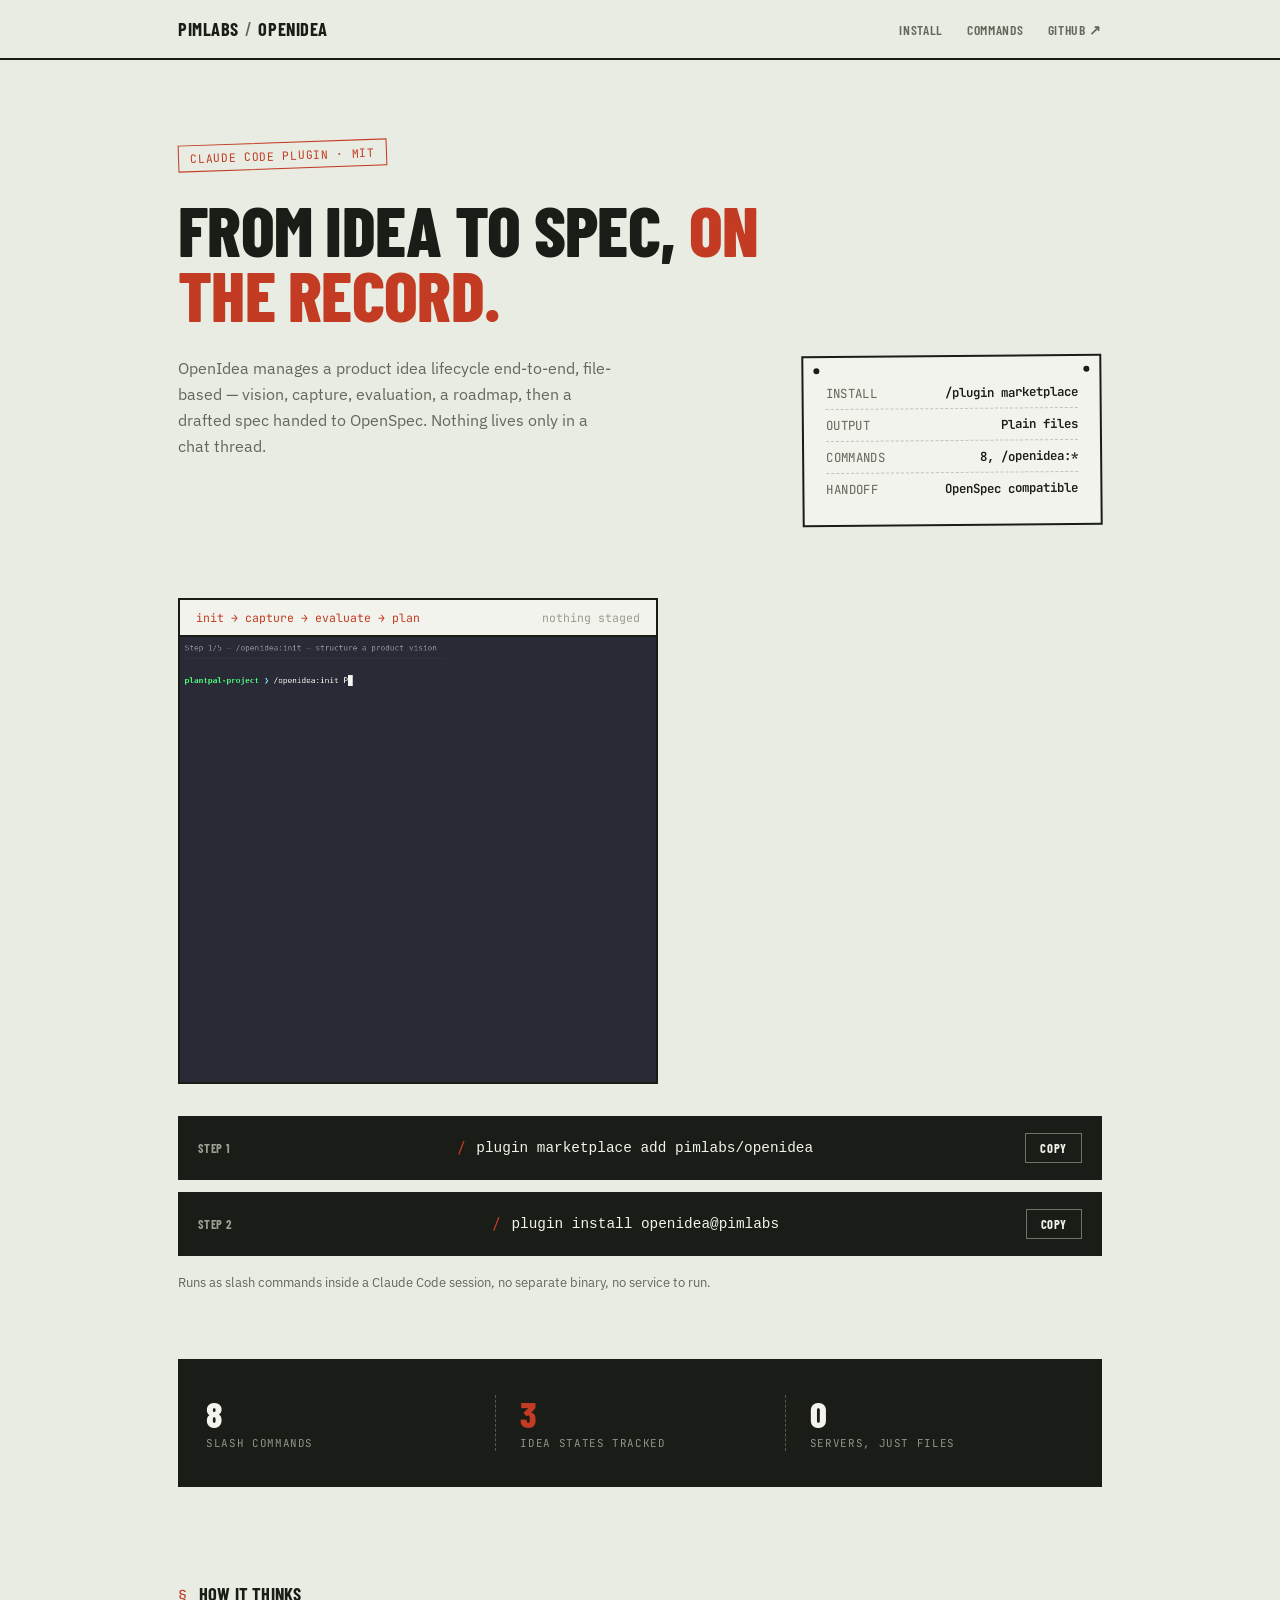
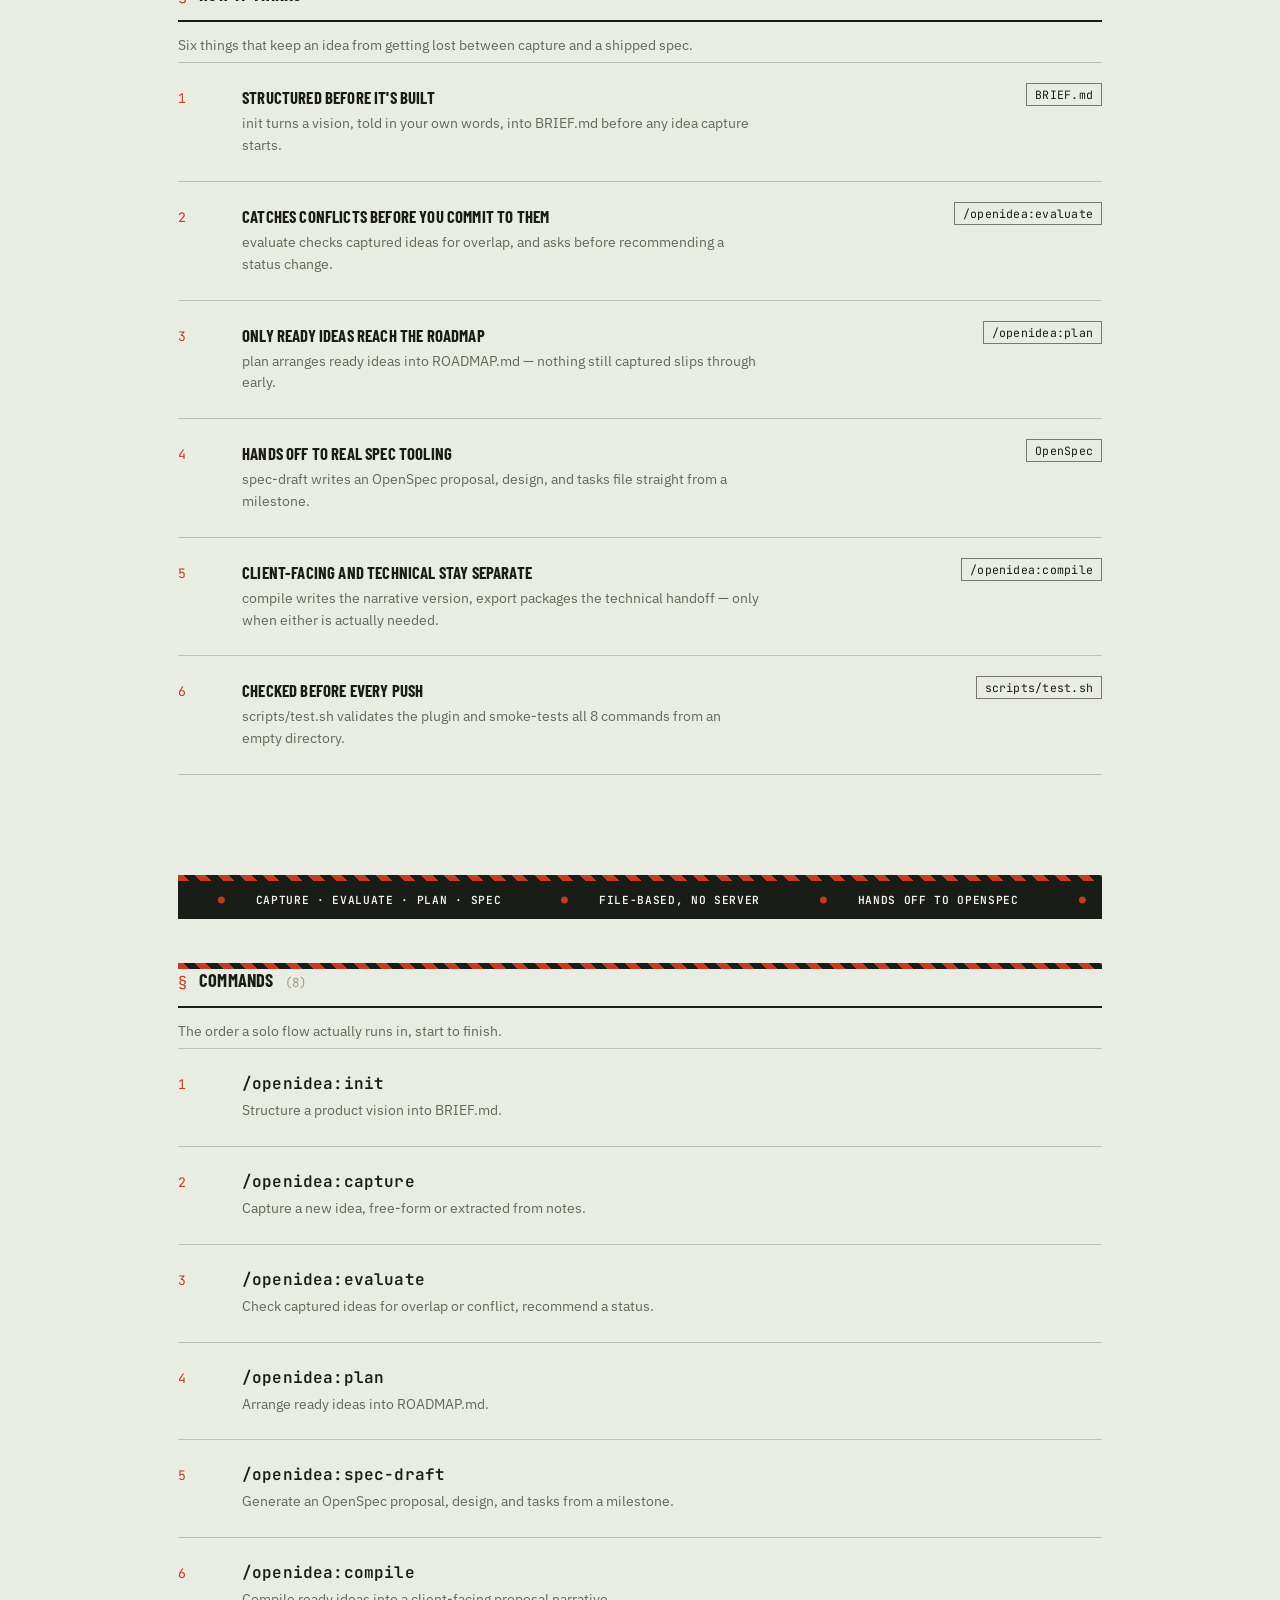
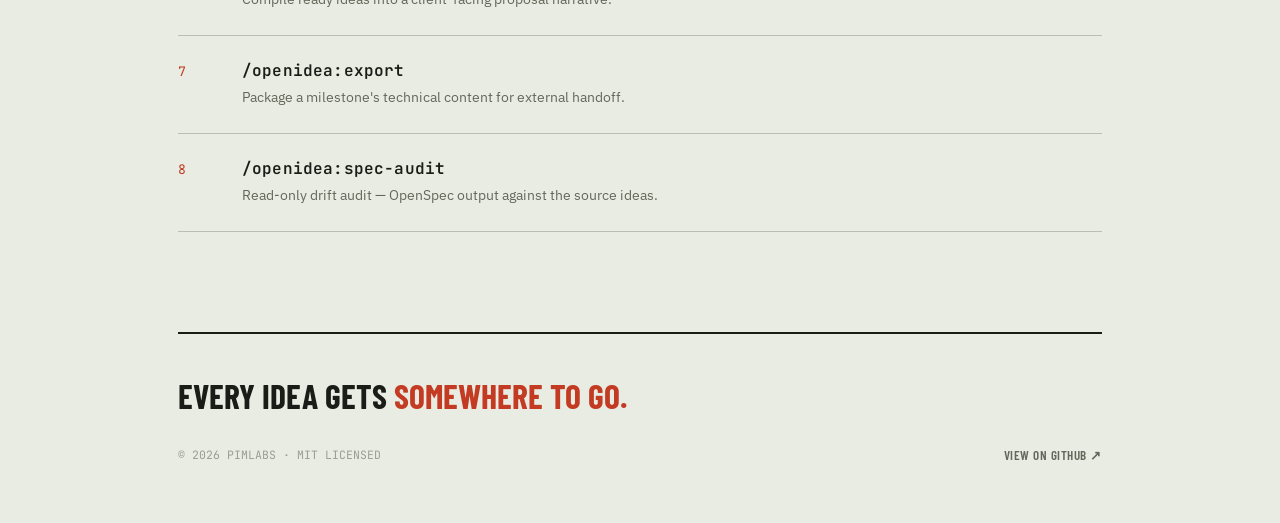
==== openidea/index.html @ a3d0b785 "Add product marketing pages for brewmaster and openidea Same Field Manual system as cdev and agentop" ====
<!DOCTYPE html>
<html lang="en">
<head>
<meta charset="UTF-8">
<meta name="viewport" content="width=device-width, initial-scale=1.0">
<title>OpenIdea — a file-based product idea lifecycle for Claude Code · Pimlabs</title>
<meta name="description" content="A Claude Code plugin for managing a product idea lifecycle end-to-end, file-based — from vision, through capture and evaluation, to a roadmap and OpenSpec handoff.">
<meta property="og:title" content="OpenIdea — a file-based product idea lifecycle for Claude Code">
<meta property="og:description" content="A Claude Code plugin for managing a product idea lifecycle end-to-end, file-based — from vision, through capture and evaluation, to a roadmap and OpenSpec handoff.">
<meta property="og:type" content="website">
<meta property="og:url" content="https://www.pimlabs.id/openidea/">
<meta property="og:image" content="https://www.pimlabs.id/openidea/demo.gif">
<meta name="twitter:card" content="summary_large_image">
<meta name="theme-color" content="#e9ece3">
<link rel="canonical" href="https://www.pimlabs.id/openidea/">
<link href="https://fonts.googleapis.com/css2?family=Barlow+Condensed:wght@500;600;700;800&family=IBM+Plex+Sans:wght@400;500;600&family=JetBrains+Mono:wght@400;500;600;700&display=swap" rel="stylesheet">
<link rel="stylesheet" href="../assets/site.css">
<style>
header { padding-bottom: 8px; }
h1 { font-size: clamp(2.6rem, 6.4vw, 4.4rem); max-width: 660px; }

.demo-frame { border: 2px solid var(--ink); background: var(--paper); margin-top: 36px; max-width: 480px; }
.df-bar {
  display: flex; align-items: center; justify-content: space-between; gap: 12px;
  padding: 10px 16px; border-bottom: 2px solid var(--ink);
  font-family: "JetBrains Mono", monospace; font-size: .72rem;
}
.df-bar .cmd { color: var(--stamp); }
.df-bar .note { color: var(--faint); flex-shrink: 0; }
.demo-frame img { display: block; width: 100%; height: auto; }

.install-row + .install-row { margin-top: 12px; }
.install-row .platform {
  font-family: "Barlow Condensed", sans-serif; font-weight: 700; text-transform: uppercase;
  font-size: .78rem; letter-spacing: .04em; color: var(--faint); margin-right: 14px; flex-shrink: 0;
}
.install-row .cmd-wrap { display: flex; align-items: center; overflow-x: auto; }

@media(max-width:760px){
  .hero-foot { flex-direction: column; align-items: stretch; }
  .plate { width: 100%; min-width: 0; }
  .demo-frame { max-width: 100%; }
  .install-row { flex-direction: column; align-items: stretch; gap: 12px; }
  .install-row .cmd-wrap { flex-wrap: wrap; }
  .install-row code { display: block; white-space: normal; word-break: break-all; font-size: .82rem; }
  .copy-btn { align-self: flex-start; }
}
</style>
</head>
<body>

<nav>
  <div class="nav-inner">
    <a href="../" class="nav-brand">Pimlabs<span class="sep">/</span>OpenIdea</a>
    <div class="nav-links">
      <a href="#install">Install</a>
      <a href="#commands">Commands</a>
      <a href="https://github.com/pimlabs/openidea" target="_blank" rel="noopener" class="nav-gh">GitHub ↗</a>
    </div>
  </div>
</nav>

<div class="wrap">

  <header>
    <div class="stamp">CLAUDE CODE PLUGIN · MIT</div>
    <h1>From idea to spec, <span class="mark">on the record.</span></h1>
    <div class="hero-foot">
      <p class="tagline">OpenIdea manages a product idea lifecycle end-to-end, file-based — vision, capture, evaluation, a roadmap, then a drafted spec handed to OpenSpec. Nothing lives only in a chat thread.</p>
      <div class="plate">
        <div class="plate-row"><span class="k">Install</span><span class="v">/plugin marketplace</span></div>
        <div class="plate-row"><span class="k">Output</span><span class="v">Plain files</span></div>
        <div class="plate-row"><span class="k">Commands</span><span class="v">8, /openidea:*</span></div>
        <div class="plate-row"><span class="k">Handoff</span><span class="v">OpenSpec compatible</span></div>
      </div>
    </div>

    <div class="demo-frame">
      <div class="df-bar">
        <span class="cmd">init → capture → evaluate → plan</span>
        <span class="note">nothing staged</span>
      </div>
      <img src="demo.gif" alt="OpenIdea demo: init, capture, evaluate, plan — a real run catching an offline-first conflict and asking before proceeding" width="921" height="861" loading="lazy">
    </div>

    <div id="install" style="margin-top:32px">
      <div class="install-row">
        <span class="platform">Step 1</span>
        <div class="cmd-wrap"><span class="prompt">/</span><code>plugin marketplace add pimlabs/openidea</code></div>
        <button class="copy-btn" type="button">Copy</button>
      </div>
      <div class="install-row">
        <span class="platform">Step 2</span>
        <div class="cmd-wrap"><span class="prompt">/</span><code>plugin install openidea@pimlabs</code></div>
        <button class="copy-btn" type="button">Copy</button>
      </div>
    </div>
    <div class="reqs">
      Runs as slash commands inside a Claude Code session, no separate binary, no service to run.
    </div>
  </header>

  <div class="bleed band">
    <div class="band-inner">
      <div class="stat-block"><span class="stat-num">8</span><span class="stat-lbl">Slash commands</span></div>
      <div class="stat-block"><span class="stat-num accent">3</span><span class="stat-lbl">Idea states tracked</span></div>
      <div class="stat-block"><span class="stat-num">0</span><span class="stat-lbl">Servers, just files</span></div>
    </div>
  </div>

  <section id="why">
    <div class="section-label"><span class="mark">§</span><span class="title">How it thinks</span></div>
    <div class="section-sub">Six things that keep an idea from getting lost between capture and a shipped spec.</div>
    <div class="list">
      <div class="row"><span class="row-num">1</span><div class="row-main"><div class="row-name">Structured before it's built</div><p class="row-desc">init turns a vision, told in your own words, into BRIEF.md before any idea capture starts.</p></div><div class="row-meta"><span class="chip">BRIEF.md</span></div></div>
      <div class="row"><span class="row-num">2</span><div class="row-main"><div class="row-name">Catches conflicts before you commit to them</div><p class="row-desc">evaluate checks captured ideas for overlap, and asks before recommending a status change.</p></div><div class="row-meta"><span class="chip">/openidea:evaluate</span></div></div>
      <div class="row"><span class="row-num">3</span><div class="row-main"><div class="row-name">Only ready ideas reach the roadmap</div><p class="row-desc">plan arranges ready ideas into ROADMAP.md — nothing still captured slips through early.</p></div><div class="row-meta"><span class="chip">/openidea:plan</span></div></div>
      <div class="row"><span class="row-num">4</span><div class="row-main"><div class="row-name">Hands off to real spec tooling</div><p class="row-desc">spec-draft writes an OpenSpec proposal, design, and tasks file straight from a milestone.</p></div><div class="row-meta"><span class="chip">OpenSpec</span></div></div>
      <div class="row"><span class="row-num">5</span><div class="row-main"><div class="row-name">Client-facing and technical stay separate</div><p class="row-desc">compile writes the narrative version, export packages the technical handoff — only when either is actually needed.</p></div><div class="row-meta"><span class="chip">/openidea:compile</span></div></div>
      <div class="row"><span class="row-num">6</span><div class="row-main"><div class="row-name">Checked before every push</div><p class="row-desc">scripts/test.sh validates the plugin and smoke-tests all 8 commands from an empty directory.</p></div><div class="row-meta"><span class="chip">scripts/test.sh</span></div></div>
    </div>
  </section>

  <div class="hazard-sandwich">
    <div class="hazard-strip"></div>
    <div class="bleed ticker">
      <div class="ticker-track">
        <span><span class="bullet">●</span>CAPTURE · EVALUATE · PLAN · SPEC</span><span><span class="bullet">●</span>FILE-BASED, NO SERVER</span><span><span class="bullet">●</span>HANDS OFF TO OPENSPEC</span><span><span class="bullet">●</span>8 SLASH COMMANDS</span>
        <span><span class="bullet">●</span>CAPTURE · EVALUATE · PLAN · SPEC</span><span><span class="bullet">●</span>FILE-BASED, NO SERVER</span><span><span class="bullet">●</span>HANDS OFF TO OPENSPEC</span><span><span class="bullet">●</span>8 SLASH COMMANDS</span>
      </div>
    </div>
    <div class="hazard-strip"></div>
  </div>

  <section id="commands">
    <div class="section-label"><span class="mark">§</span><span class="title">Commands</span><span class="count">(8)</span></div>
    <div class="section-sub">The order a solo flow actually runs in, start to finish.</div>
    <div class="list">
      <div class="row"><span class="row-num">1</span><div class="row-main"><div class="row-name mono">/openidea:init</div><p class="row-desc">Structure a product vision into BRIEF.md.</p></div><div class="row-meta"></div></div>
      <div class="row"><span class="row-num">2</span><div class="row-main"><div class="row-name mono">/openidea:capture</div><p class="row-desc">Capture a new idea, free-form or extracted from notes.</p></div><div class="row-meta"></div></div>
      <div class="row"><span class="row-num">3</span><div class="row-main"><div class="row-name mono">/openidea:evaluate</div><p class="row-desc">Check captured ideas for overlap or conflict, recommend a status.</p></div><div class="row-meta"></div></div>
      <div class="row"><span class="row-num">4</span><div class="row-main"><div class="row-name mono">/openidea:plan</div><p class="row-desc">Arrange ready ideas into ROADMAP.md.</p></div><div class="row-meta"></div></div>
      <div class="row"><span class="row-num">5</span><div class="row-main"><div class="row-name mono">/openidea:spec-draft</div><p class="row-desc">Generate an OpenSpec proposal, design, and tasks from a milestone.</p></div><div class="row-meta"></div></div>
      <div class="row"><span class="row-num">6</span><div class="row-main"><div class="row-name mono">/openidea:compile</div><p class="row-desc">Compile ready ideas into a client-facing proposal narrative.</p></div><div class="row-meta"></div></div>
      <div class="row"><span class="row-num">7</span><div class="row-main"><div class="row-name mono">/openidea:export</div><p class="row-desc">Package a milestone's technical content for external handoff.</p></div><div class="row-meta"></div></div>
      <div class="row"><span class="row-num">8</span><div class="row-main"><div class="row-name mono">/openidea:spec-audit</div><p class="row-desc">Read-only drift audit — OpenSpec output against the source ideas.</p></div><div class="row-meta"></div></div>
    </div>
  </section>

  <footer>
    <p class="footer-line">Every idea gets <span class="mark">somewhere to go.</span></p>
    <div class="footer-bottom">
      <div class="footer-copy">© 2026 PIMLABS · MIT LICENSED</div>
      <a href="https://github.com/pimlabs/openidea" target="_blank" rel="noopener" class="footer-link">View on GitHub ↗</a>
    </div>
  </footer>

</div>

<script>
(() => {
  document.querySelectorAll('.install-row').forEach(row => {
    const btn = row.querySelector('.copy-btn');
    const codeEl = row.querySelector('code');
    if (!btn || !codeEl) return;
    btn.addEventListener('click', () => {
      const done = () => {
        btn.textContent = 'Copied';
        btn.classList.add('copied');
        setTimeout(() => { btn.textContent = 'Copy'; btn.classList.remove('copied'); }, 1600);
      };
      if (navigator.clipboard?.writeText) {
        navigator.clipboard.writeText(codeEl.textContent).then(done, done);
      } else {
        done();
      }
    });
  });
})();
</script>
</body>
</html>
---- assets/site.css ----
/* Pimlabs product marketing pages — shared design system ("Field Manual").
   Cool technical paper, condensed uppercase display, a stamped rating
   plate as the recurring device. Grounded in equipment nameplates and
   spec sheets, not editorial cream+serif. Used by cdev/ and the next one.
   index.html (the org homepage) keeps its own older system for now —
   see PRODUCT-TEMPLATE.html for how to start a new product page. */

*, *::before, *::after { box-sizing: border-box; margin: 0; padding: 0; }

:root {
  --bg:      #e9ece3;
  --paper:   #f2f3ec;
  --ink:     #1a1d17;
  --dim:     #63685a;
  --faint:   #9a9d8f;
  --line:    rgba(26,29,23,.22);
  --line-strong: rgba(26,29,23,.55);
  --stamp:   #c23b22;
}

body {
  background: var(--bg);
  color: var(--ink);
  font-family: "IBM Plex Sans", sans-serif;
  min-height: 100vh;
  overflow-x: hidden;
}

.cond  { font-family: "Barlow Condensed", sans-serif; text-transform: uppercase; }
.mono  { font-family: "JetBrains Mono", monospace; }

.wrap { max-width: 980px; margin: 0 auto; padding: 0 28px; }
.bleed { width: 100%; }

a:focus-visible, button:focus-visible {
  outline: 2px solid var(--stamp); outline-offset: 3px;
}

@media (prefers-reduced-motion: reduce) {
  * { animation-duration: .001ms !important; animation-iteration-count: 1 !important; transition-duration: .001ms !important; }
}

/* hazard-strip ticker */
.hazard-strip {
  height: 6px;
  background: repeating-linear-gradient(45deg, var(--stamp) 0 8px, var(--ink) 8px 16px);
}
.ticker { height: 38px; background: var(--ink); overflow: hidden; display: flex; align-items: center; margin: 0 0 44px; }
.ticker-track { display: flex; white-space: nowrap; animation: scroll 24s linear infinite reverse; }
.ticker-track span {
  font-family: "JetBrains Mono", monospace; font-weight: 600;
  font-size: .7rem; letter-spacing: .06em; text-transform: uppercase;
  color: var(--paper); padding: 0 20px;
}
.ticker-track span .bullet { color: var(--stamp); margin-right: 10px; }
@keyframes scroll { from{transform:translateX(0)} to{transform:translateX(-50%)} }
.ticker:hover .ticker-track { animation-play-state: paused; }

/* nav */
nav {
  position: fixed; top: 0; left: 0; right: 0; z-index: 100;
  height: 60px;
  border-bottom: 2px solid var(--ink);
  background: rgba(233,236,227,.94);
  backdrop-filter: blur(8px);
  display: flex; align-items: center;
}
.nav-inner {
  max-width: 980px; margin: 0 auto; padding: 0 28px;
  width: 100%;
  display: flex; align-items: center; justify-content: space-between;
}
.nav-brand {
  font-family: "Barlow Condensed", sans-serif; font-weight: 700;
  font-size: 1.15rem; letter-spacing: .03em; text-transform: uppercase;
  color: var(--ink); text-decoration: none;
}
.nav-brand .sep { color: var(--dim); font-weight: 500; padding: 0 6px; }
.nav-links { display: flex; align-items: center; gap: 24px; }
.nav-links a {
  font-family: "Barlow Condensed", sans-serif; font-weight: 600;
  font-size: .85rem; letter-spacing: .05em; text-transform: uppercase;
  color: var(--dim); text-decoration: none; transition: color .15s;
}
.nav-links a:hover { color: var(--stamp); }

/* hero */
header { padding: 142px 0 0; position: relative; }
.stamp {
  display: inline-block;
  font-family: "JetBrains Mono", monospace;
  font-size: .72rem; letter-spacing: .06em;
  color: var(--stamp); background: transparent;
  border: 1.5px solid var(--stamp); padding: 5px 11px;
  transform: rotate(-2deg);
  margin-bottom: 28px;
}
h1 {
  font-family: "Barlow Condensed", sans-serif;
  font-weight: 800; text-transform: uppercase;
  font-size: clamp(3rem, 8vw, 5.2rem);
  letter-spacing: -.01em; line-height: .92;
  color: var(--ink); margin-bottom: 0;
  max-width: 760px;
}
h1 .mark { color: var(--stamp); }
.hero-foot {
  display: flex; justify-content: space-between; align-items: flex-start;
  flex-wrap: wrap; gap: 24px;
  margin: 28px 0 0;
  padding-bottom: 36px;
}
.tagline { font-size: 1.02rem; color: var(--dim); line-height: 1.6; max-width: 440px; }

/* rating plate — the signature device */
.plate {
  background: var(--paper); border: 2px solid var(--ink);
  padding: 20px 22px; position: relative;
  transform: rotate(-.5deg); flex-shrink: 0; min-width: 300px;
}
.plate::before, .plate::after {
  content: ""; position: absolute; width: 6px; height: 6px;
  border-radius: 50%; background: var(--ink); top: 10px;
}
.plate::before { left: 10px; } .plate::after { right: 10px; }
.plate-row {
  display: flex; justify-content: space-between; gap: 16px;
  padding: 7px 0; border-bottom: 1px dashed var(--line);
  font-family: "JetBrains Mono", monospace; font-size: .78rem;
}
.plate-row:last-child { border-bottom: none; }
.plate-row .k { color: var(--dim); letter-spacing: .03em; text-transform: uppercase; }
.plate-row .v { font-weight: 600; text-align: right; }

/* install / command bar */
.install-row {
  display: flex; align-items: center; justify-content: space-between; gap: 16px;
  background: var(--ink); color: var(--paper);
  padding: 17px 20px; margin-top: 28px;
  font-family: "JetBrains Mono", monospace; font-size: .9rem;
  overflow-x: auto;
}
.install-row .prompt { color: var(--stamp); margin-right: 10px; user-select: none; }
.install-row code { white-space: nowrap; }
.copy-btn {
  font-family: "Barlow Condensed", sans-serif; font-weight: 700;
  font-size: .78rem; letter-spacing: .05em; text-transform: uppercase;
  background: transparent; border: 1px solid rgba(242,243,236,.4); color: var(--paper);
  padding: 7px 14px; cursor: pointer; flex-shrink: 0;
  transition: border-color .15s, color .15s;
}
.copy-btn:hover { border-color: var(--stamp); color: var(--stamp); }
.copy-btn.copied { border-color: var(--stamp); color: var(--stamp); }
.reqs { display: flex; align-items: center; gap: 10px; flex-wrap: wrap; margin: 18px 0 60px; font-size: .82rem; color: var(--dim); }
.reqs .text-link { color: var(--stamp); text-decoration: none; border-bottom: 1px dotted var(--stamp); }

/* spec band — dark, full-width, reused for the 3-fact strip */
.band { background: var(--ink); color: var(--paper); margin: 0 0 96px; }
.band-inner {
  max-width: 980px; margin: 0 auto; padding: 36px 28px;
  display: grid; grid-template-columns: repeat(3,1fr);
}
.band .stat-block { border-left: 1px dashed rgba(242,243,236,.28); padding-left: 24px; }
.band .stat-block:first-child { border-left: none; padding-left: 0; }
.band .stat-num {
  display: block; font-family: "Barlow Condensed", sans-serif; font-weight: 800;
  font-size: 2.3rem; letter-spacing: -.01em; line-height: 1; color: var(--paper);
}
.band .stat-num.accent { color: var(--stamp); }
.band .stat-lbl {
  font-family: "JetBrains Mono", monospace;
  font-size: .68rem; letter-spacing: .06em; text-transform: uppercase;
  color: rgba(242,243,236,.55); margin-top: 10px;
}

/* section label */
.section-label {
  display: flex; align-items: baseline; gap: 12px; margin-bottom: 8px;
  padding-bottom: 14px; border-bottom: 2px solid var(--ink);
}
.section-label .mark { font-family: "JetBrains Mono", monospace; font-size: .95rem; color: var(--stamp); }
.section-label .title {
  font-family: "Barlow Condensed", sans-serif; font-weight: 700; text-transform: uppercase;
  font-size: 1.15rem; letter-spacing: .01em; color: var(--ink);
}
.section-label .count { font-family: "JetBrains Mono", monospace; font-size: .78rem; color: var(--faint); }
.section-sub { font-size: .85rem; color: var(--dim); margin: 14px 0 8px; }

/* clause list — numbered rows, reused for features and command reference */
.list { margin-bottom: 100px; }
.row {
  position: relative;
  display: grid; grid-template-columns: 44px 1fr auto;
  align-items: start; gap: 20px;
  padding: 24px 0;
  border-top: 1px solid var(--line);
  text-decoration: none; color: inherit;
}
.list .row:last-child { border-bottom: 1px solid var(--line); }
.row-num { font-family: "JetBrains Mono", monospace; font-size: .82rem; color: var(--stamp); padding-top: 3px; }
.row-main { min-width: 0; }
.row-name {
  font-family: "Barlow Condensed", sans-serif; font-weight: 700; text-transform: uppercase;
  font-size: 1.05rem; letter-spacing: .01em; margin-bottom: 6px;
}
.row-name.mono { font-family: "JetBrains Mono", monospace; font-weight: 600; text-transform: none; font-size: 1rem; }
.row-desc { font-size: .88rem; color: var(--dim); line-height: 1.55; max-width: 520px; }
.row-meta { text-align: right; font-size: .72rem; color: var(--faint); white-space: nowrap; }

/* mono chip — command names, flags, file names */
.chip {
  font-family: "JetBrains Mono", monospace; font-size: .72rem; letter-spacing: .02em;
  border: 1px solid var(--line-strong); padding: 3px 8px;
  color: var(--ink); background: transparent;
  white-space: nowrap;
}
.chip.auto { background: var(--ink); color: var(--paper); border-color: var(--ink); }

/* footer */
footer { border-top: 2px solid var(--ink); padding: 44px 0 60px; }
.footer-line {
  font-family: "Barlow Condensed", sans-serif; font-weight: 700; text-transform: uppercase;
  font-size: clamp(1.5rem, 3.6vw, 2.1rem); letter-spacing: 0; line-height: 1.1;
  max-width: 640px; margin-bottom: 32px;
}
.footer-line .mark { color: var(--stamp); }
.footer-bottom { display: flex; align-items: center; justify-content: space-between; flex-wrap: wrap; gap: 16px; }
.footer-copy { font-family: "JetBrains Mono", monospace; font-size: .72rem; color: var(--faint); }
.footer-link {
  font-family: "Barlow Condensed", sans-serif; font-weight: 600;
  font-size: .82rem; letter-spacing: .04em; text-transform: uppercase; color: var(--dim);
  text-decoration: none; display: flex; align-items: center; gap: 7px; transition: color .15s;
}
.footer-link:hover { color: var(--stamp); }

@media(max-width:640px){
  .nav-links a:not(.nav-gh) { display:none; }
  header { padding-top: 116px; }
  .band-inner { grid-template-columns:1fr; gap: 20px; }
  .band .stat-block { border-left:none; padding-left:0; }
  .row { grid-template-columns: 30px 1fr; }
  .row-meta { grid-column: 2; text-align:left; margin-top: 8px; }
  .footer-bottom { flex-direction:column; align-items:flex-start; }
}
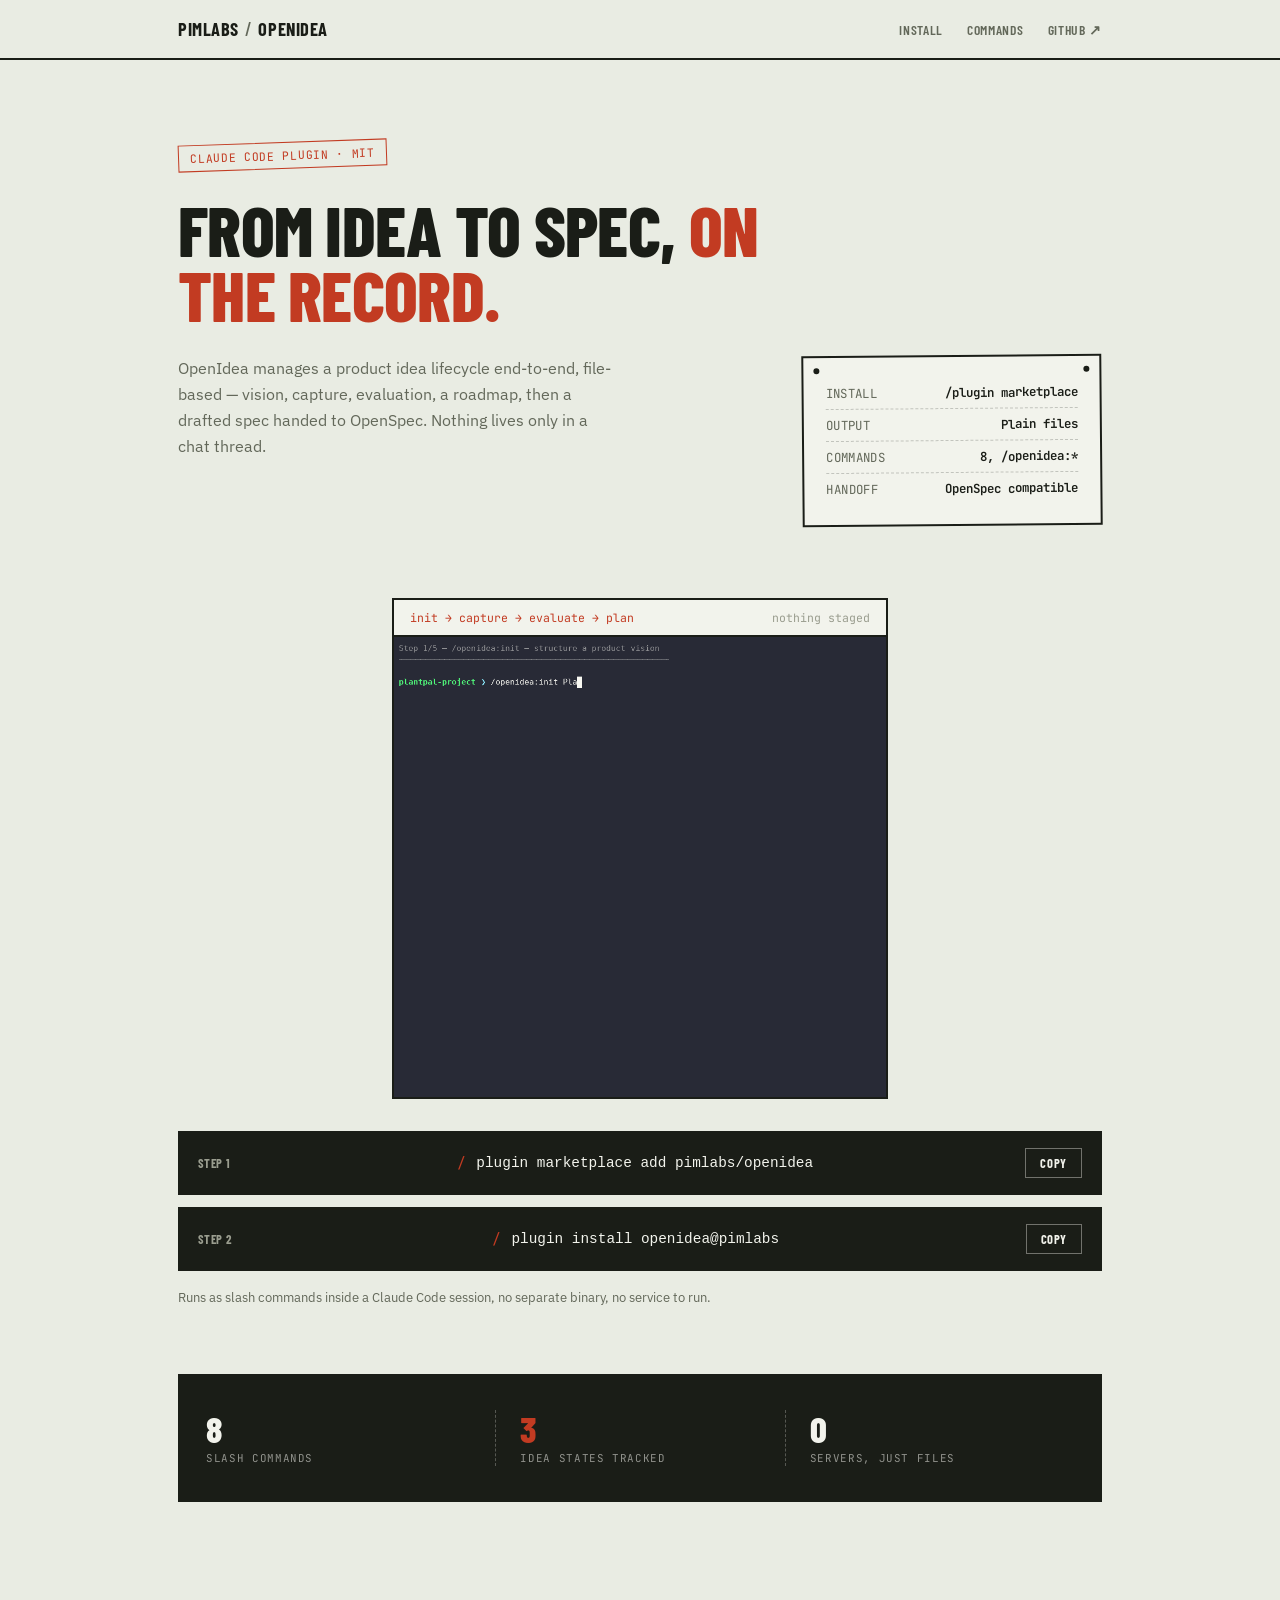
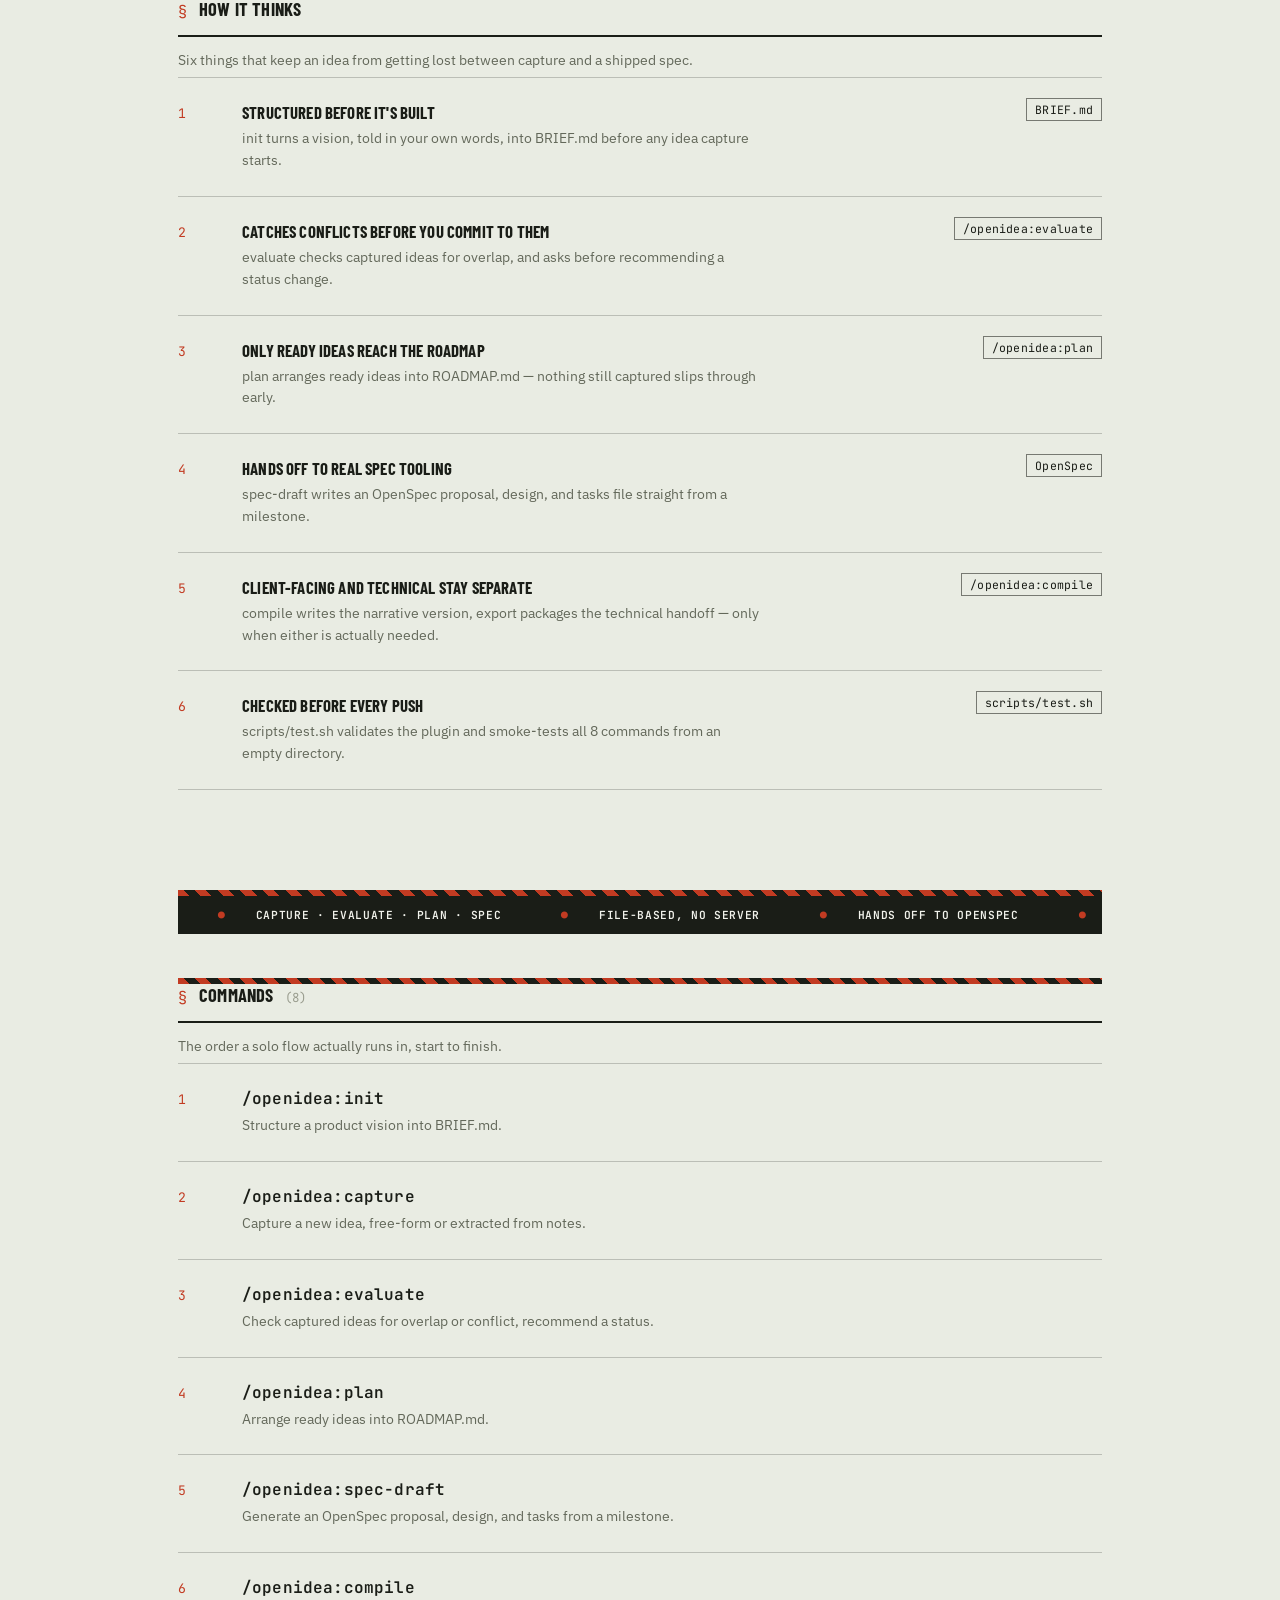
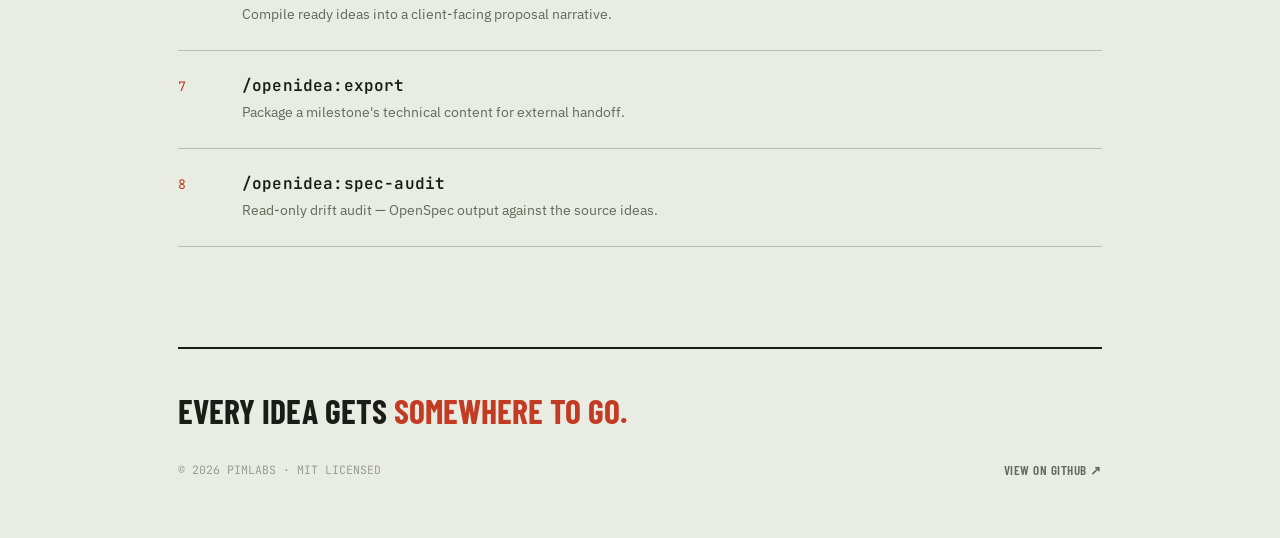
==== commit f5de2385: "Center and cap the openidea demo frame Its gif is near-square, and the frame was fixed at 480px wide" ====
--- a/openidea/index.html
+++ b/openidea/index.html
@@ -19,7 +19,7 @@
 header { padding-bottom: 8px; }
 h1 { font-size: clamp(2.6rem, 6.4vw, 4.4rem); max-width: 660px; }
 
-.demo-frame { border: 2px solid var(--ink); background: var(--paper); margin-top: 36px; max-width: 480px; }
+.demo-frame { border: 2px solid var(--ink); background: var(--paper); margin: 36px auto 0; width: fit-content; max-width: 100%; }
 .df-bar {
   display: flex; align-items: center; justify-content: space-between; gap: 12px;
   padding: 10px 16px; border-bottom: 2px solid var(--ink);
@@ -27,7 +27,7 @@
 }
 .df-bar .cmd { color: var(--stamp); }
 .df-bar .note { color: var(--faint); flex-shrink: 0; }
-.demo-frame img { display: block; width: 100%; height: auto; }
+.demo-frame img { display: block; max-height: 460px; width: auto; height: auto; max-width: 100%; }
 
 .install-row + .install-row { margin-top: 12px; }
 .install-row .platform {
@@ -39,7 +39,8 @@
 @media(max-width:760px){
   .hero-foot { flex-direction: column; align-items: stretch; }
   .plate { width: 100%; min-width: 0; }
-  .demo-frame { max-width: 100%; }
+  .demo-frame { width: 100%; margin-left: 0; margin-right: 0; }
+  .demo-frame img { max-height: none; width: 100%; }
   .install-row { flex-direction: column; align-items: stretch; gap: 12px; }
   .install-row .cmd-wrap { flex-wrap: wrap; }
   .install-row code { display: block; white-space: normal; word-break: break-all; font-size: .82rem; }
